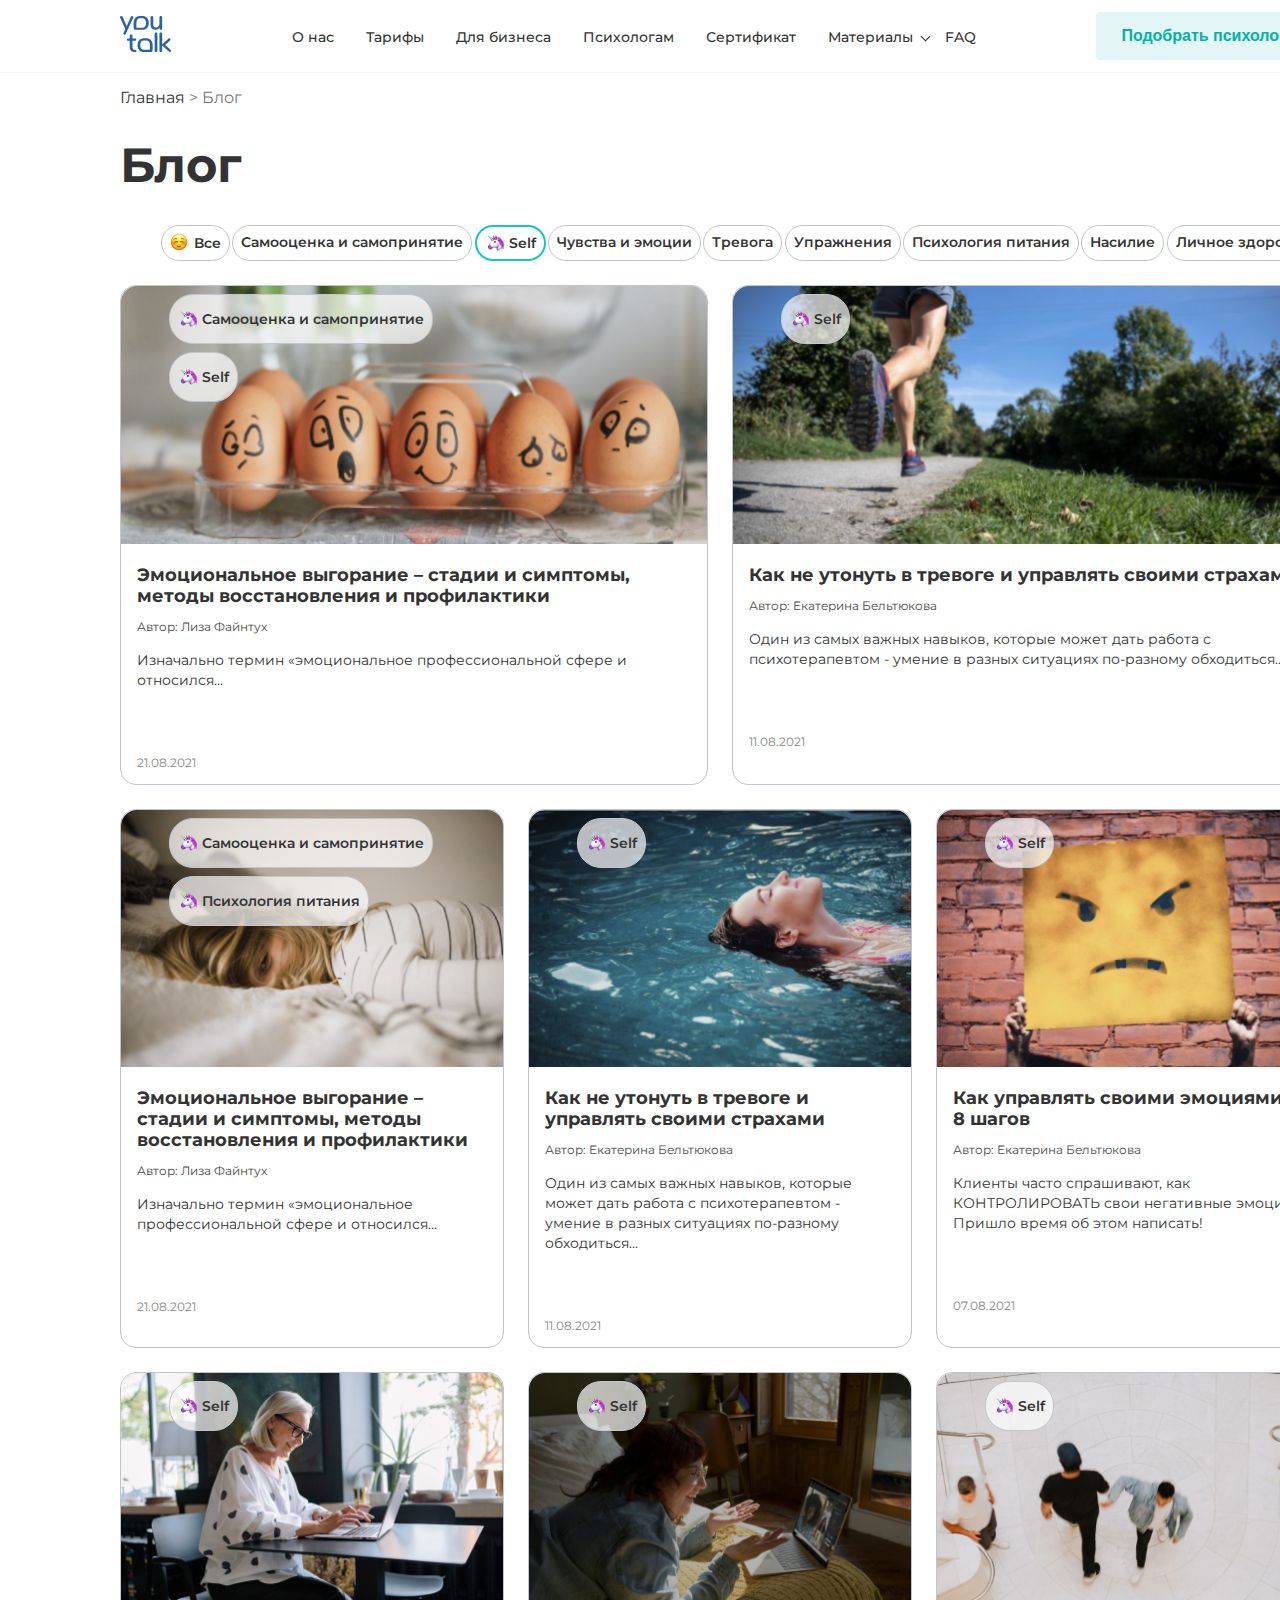
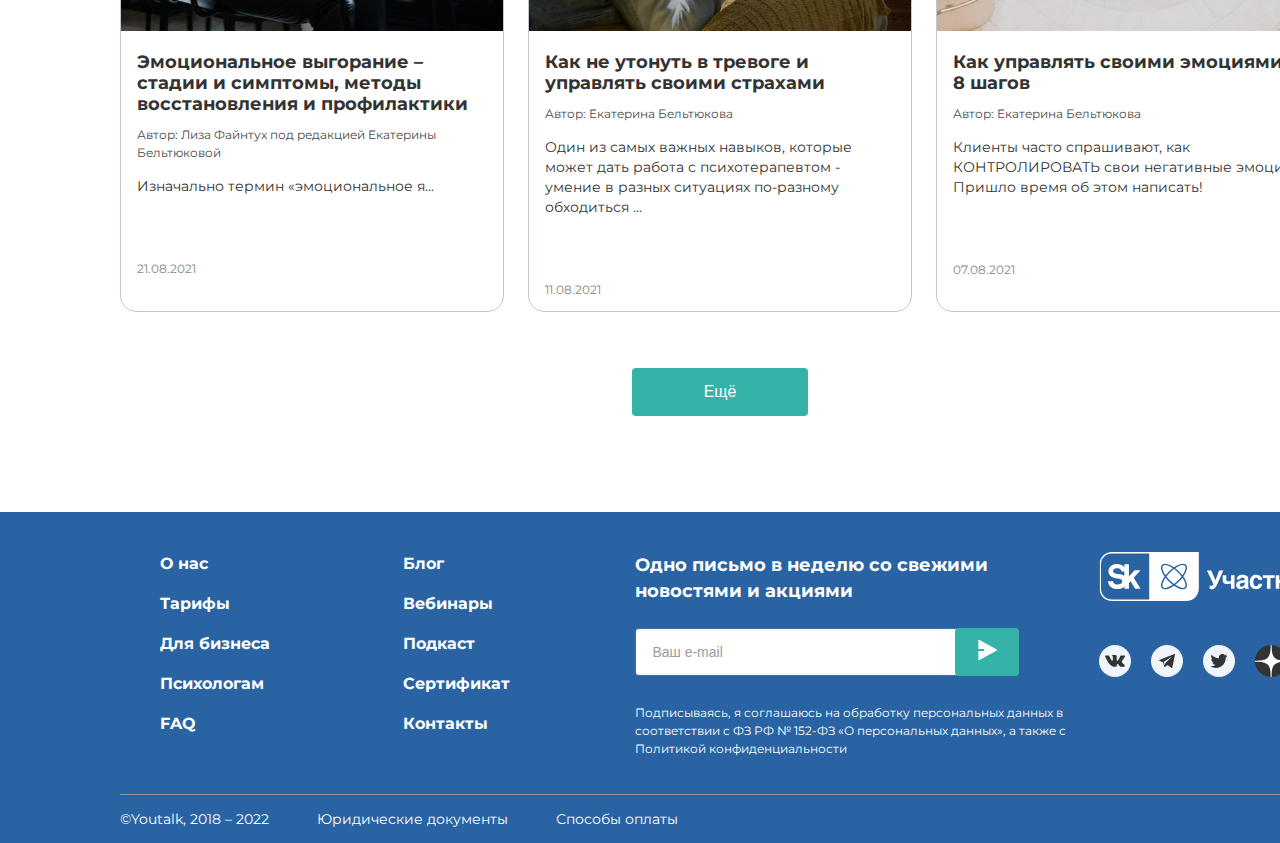
==== index.html @ 9f0a55e7 "Add files via upload" ====
<!DOCTYPE html>
<html lang="ru">
  <head>
    <meta charset="UTF-8" />
    <meta name="viewport" content="width=device-width, initial-scale=1.0" />
    <meta http-equiv="X-UA-Compatible" content="IE=edge" />
    <link rel="stylesheet" href="style.css" />
    <link rel="icon" href="img/favicon.ico" type="image/x-icon" />
    <link rel="preconnect" href="https://fonts.googleapis.com" />
    <link rel="preconnect" href="https://fonts.gstatic.com" crossorigin />
    <link rel="preconnect" href="https://fonts.googleapis.com" />
    <link rel="preconnect" href="https://fonts.gstatic.com" crossorigin />
    <link
      href="https://fonts.googleapis.com/css2?family=Montserrat:ital,wght@0,400;0,500;0,700;1,400;1,500;1,700&display=swap"
      rel="stylesheet"
    />
    <title>YouTalk - блог о психологии</title>
  </head>
  <body>
    <!-- ХИДЕР -->
    <header class="header">
      <div class="container">
        <nav class="header__nav">
          <!-- лого -->
          <div class="header__logo">
            <a href="/">
              <svg
                width="51"
                height="36"
                viewBox="0 0 51 36"
                fill="none"
                xmlns="http://www.w3.org/2000/svg"
              >
                <g clip-path="url(#clip0_4492_2245)">
                  <path
                    d="M13.3302 1.2804C13.3303 1.11943 13.2953 0.960409 13.2279 0.814578C13.1604 0.668747 13.0621 0.539666 12.9398 0.436463C12.6952 0.205117 12.3717 0.0779848 12.0367 0.0815367C11.8038 0.0777518 11.5746 0.140646 11.3756 0.262943C11.1562 0.404074 10.9896 0.614972 10.902 0.862374L6.73786 10.2114L2.56334 0.84397C2.47188 0.611079 2.31107 0.412633 2.10314 0.276053C1.89521 0.139474 1.65042 0.0715042 1.40259 0.0815367C1.04757 0.079776 0.703499 0.205576 0.431833 0.436463C0.296375 0.538044 0.186622 0.670551 0.111538 0.823162C0.036454 0.975774 -0.00183214 1.14416 -0.000193683 1.31458C-0.00164511 1.48194 0.034856 1.64742 0.106512 1.79833L5.31166 12.9772L3.45342 16.9839C3.3752 17.1552 3.3293 17.3398 3.31809 17.5281C3.31575 17.6859 3.35009 17.8421 3.41834 17.9841C3.48659 18.1261 3.58685 18.25 3.71107 18.3458C3.95587 18.5555 4.26716 18.6694 4.58814 18.6665C4.82369 18.6655 5.05368 18.5941 5.24919 18.4614C5.46262 18.3199 5.62866 18.1164 5.72546 17.8778L13.2235 1.79833C13.2944 1.63509 13.3308 1.45867 13.3302 1.2804Z"
                    fill="#2963A3"
                  />
                  <path
                    d="M39.5071 12.5118C39.4991 12.6807 39.5263 12.8493 39.5868 13.0069C39.6473 13.1645 39.7399 13.3075 39.8585 13.4267C39.982 13.5416 40.1267 13.6306 40.2844 13.6888C40.442 13.747 40.6095 13.7732 40.7772 13.7659C41.1428 13.7818 41.5002 13.6536 41.774 13.4083C41.9002 13.2915 42.0001 13.1486 42.067 12.9894C42.1339 12.8302 42.1662 12.6584 42.1618 12.4855V1.3908C42.1708 1.21084 42.1431 1.03093 42.0804 0.862232C42.0178 0.693535 41.9214 0.539656 41.7974 0.410152C41.5163 0.179307 41.1644 0.0543847 40.8022 0.0567829C40.4399 0.0591811 40.0897 0.188751 39.8116 0.423298C39.6856 0.549219 39.587 0.700291 39.522 0.866874C39.457 1.03346 39.4271 1.21189 39.4343 1.3908V7.79787C39.4343 8.94064 39.115 9.85819 38.4765 10.5505C38.1492 10.8971 37.7523 11.1689 37.3123 11.3476C36.8724 11.5262 36.3997 11.6077 35.926 11.5864C35.029 11.5864 34.3636 11.3322 33.9298 10.8239C33.4961 10.3157 33.28 9.52693 33.2818 8.45777V1.3908C33.2908 1.21084 33.2631 1.03093 33.2005 0.862232C33.1378 0.693535 33.0414 0.539656 32.9174 0.410152C32.7839 0.287248 32.6274 0.192539 32.4571 0.131589C32.2868 0.0706386 32.1062 0.0446762 31.9258 0.0552264C31.7423 0.044194 31.5584 0.0698661 31.3846 0.130771C31.2109 0.191677 31.0508 0.286617 30.9134 0.410152C30.7882 0.538814 30.6911 0.692558 30.6284 0.861466C30.5656 1.03037 30.5386 1.2107 30.5491 1.3908V8.48932C30.5491 12.0508 32.1505 13.8316 35.3534 13.8316C36.2042 13.8433 37.0441 13.6371 37.7946 13.2322C38.523 12.833 39.1186 12.2258 39.5071 11.4865V12.5118Z"
                    fill="#2963A3"
                  />
                  <path
                    d="M15.3551 33.8917L14.5977 33.8364C13.8794 33.7821 13.3442 33.5551 12.992 33.1555C12.6432 32.7559 12.4714 32.1275 12.4714 31.2731V24.6767H15.1339C15.4483 24.7007 15.7604 24.6071 16.0109 24.4138C16.1171 24.3137 16.2 24.191 16.2536 24.0546C16.3071 23.9182 16.33 23.7715 16.3207 23.6251C16.329 23.4788 16.3055 23.3324 16.2521 23.1962C16.1986 23.0599 16.1163 22.9371 16.0109 22.8364C15.7647 22.6328 15.4515 22.5305 15.1339 22.5498H12.461V19.7419C12.4712 19.5607 12.4427 19.3794 12.3776 19.2103C12.3125 19.0411 12.2123 18.888 12.0837 18.7613C11.8092 18.5154 11.4508 18.3871 11.0843 18.4037C10.9052 18.3942 10.7261 18.4207 10.5572 18.4817C10.3883 18.5426 10.2331 18.6367 10.1005 18.7587C9.97531 18.8873 9.8782 19.0411 9.81544 19.21C9.75268 19.3789 9.72567 19.5592 9.73614 19.7393V22.5498H8.11734C7.79965 22.5299 7.48629 22.6323 7.24028 22.8364C7.13405 22.9366 7.05098 23.0592 6.997 23.1955C6.94302 23.3319 6.91945 23.4785 6.92797 23.6251C6.92797 24.3262 7.32443 24.6767 8.11734 24.6767H9.73614V31.0838C9.73614 32.6271 10.0953 33.797 10.8162 34.5857C11.5371 35.3745 12.6224 35.8267 14.0798 35.9371L14.8086 35.9897C15.2321 36.0514 15.6639 35.9701 16.037 35.7583C16.1722 35.6685 16.282 35.5447 16.3555 35.399C16.4289 35.2533 16.4636 35.0908 16.456 34.9275C16.4634 34.7955 16.4441 34.6633 16.3994 34.539C16.3547 34.4147 16.2854 34.3009 16.1957 34.2045C15.959 34.0065 15.6624 33.8961 15.3551 33.8917Z"
                    fill="#2963A3"
                  />
                  <path
                    d="M36.0118 16.4976C35.6534 16.4854 35.3031 16.6071 35.028 16.8394C34.8939 16.9653 34.7892 17.1198 34.7217 17.2917C34.6541 17.4637 34.6254 17.6486 34.6376 17.8332V34.683C34.6246 34.8657 34.6529 35.0489 34.7206 35.2189C34.7882 35.3888 34.8934 35.5409 35.028 35.6636C35.3067 35.8877 35.6558 36.0034 36.0118 35.9896C36.3648 36.0049 36.7111 35.8889 36.9851 35.6636C37.1159 35.5385 37.2176 35.3857 37.2828 35.2161C37.3481 35.0465 37.3753 34.8644 37.3625 34.683V17.8332C37.3745 17.6498 37.347 17.466 37.2819 17.2944C37.2167 17.1228 37.1155 16.9676 36.9851 16.8394C36.7147 16.606 36.3672 16.484 36.0118 16.4976Z"
                    fill="#2963A3"
                  />
                  <path
                    d="M50.5131 33.6997L45.2247 28.9831L50.0291 24.54C50.1683 24.4229 50.2814 24.2773 50.3608 24.1128C50.4402 23.9482 50.4841 23.7686 50.4897 23.5856C50.4811 23.2483 50.3445 22.9273 50.1081 22.689C49.8716 22.4506 49.5536 22.3133 49.2197 22.3053C48.8832 22.327 48.5664 22.473 48.3296 22.7154L42.1771 28.5204V17.8332C42.1897 17.6498 42.1624 17.4658 42.0972 17.2941C42.032 17.1225 41.9305 16.9673 41.7997 16.8394C41.5303 16.606 41.1836 16.4839 40.829 16.4976C40.4698 16.4853 40.1186 16.6069 39.8426 16.8394C39.7085 16.9653 39.6038 17.1198 39.5363 17.2918C39.4687 17.4637 39.44 17.6487 39.4522 17.8332V34.6593C39.44 34.8443 39.4687 35.0296 39.5362 35.202C39.6037 35.3743 39.7084 35.5293 39.8426 35.6557C40.119 35.8873 40.4701 36.008 40.829 35.9949C41.1833 36.0094 41.53 35.8882 41.7997 35.6557C41.9306 35.5273 42.0321 35.3717 42.0973 35.1996C42.1624 35.0275 42.1897 34.8431 42.1771 34.6593V29.6115L48.8969 35.6084C49.1412 35.8532 49.4716 35.9903 49.8156 35.9896C49.9738 35.9905 50.1303 35.9568 50.2745 35.891C50.4187 35.8253 50.5471 35.7289 50.6511 35.6084C50.8844 35.3667 51.0135 35.0416 51.0102 34.704C51.0095 34.5092 50.9643 34.3173 50.8781 34.1431C50.7918 33.9689 50.667 33.8171 50.5131 33.6997Z"
                    fill="#2963A3"
                  />
                  <path
                    d="M15.3343 13.8212H22.33C23.5218 13.8473 24.6994 13.5563 25.7446 12.9773C26.719 12.417 27.5076 11.5782 28.0114 10.5664C28.5603 9.4342 28.8325 8.18555 28.8052 6.92515C28.8357 5.65685 28.5634 4.39979 28.0114 3.26021C27.5092 2.24593 26.7203 1.40505 25.7446 0.844087C24.6994 0.265099 23.5218 -0.0259512 22.33 0.000152312H20.1204C18.9295 -0.0259836 17.7527 0.265083 16.7085 0.844087C15.7316 1.40353 14.9423 2.24482 14.4416 3.26021C13.8888 4.39956 13.6156 5.65664 13.6452 6.92515V10.7794C13.6452 13.001 14.2074 13.8212 15.3343 13.8212ZM17.3695 3.41796C18.0184 2.61171 18.9354 2.20858 20.1204 2.20858H22.33C23.5168 2.20858 24.4346 2.61346 25.0835 3.42322C25.7325 4.23297 26.056 5.40028 26.0543 6.92515C26.0543 8.4693 25.7351 9.64099 25.0966 10.4402C24.4581 11.2395 23.5359 11.64 22.33 11.6417H16.43C16.43 11.6417 16.3962 8.46842 16.3962 6.92515C16.3962 5.38188 16.7215 4.23034 17.3695 3.41796Z"
                    fill="#2963A3"
                  />
                  <path
                    d="M29.6094 23.023C28.5657 22.4423 27.3887 22.1502 26.1974 22.1764H23.9878C22.7959 22.1515 21.6184 22.4434 20.5733 23.023C19.5977 23.5829 18.8087 24.4229 18.3064 25.4365C17.7604 26.5777 17.4927 27.8343 17.5257 29.1014C17.4952 30.3607 17.7629 31.609 18.3064 32.7427C18.8095 33.755 19.5983 34.594 20.5733 35.1536C21.6186 35.7322 22.7961 36.0232 23.9878 35.9975H30.9836C32.1131 35.9975 32.6726 35.1772 32.6726 32.9478V29.1014C32.7029 27.8328 32.4297 26.5756 31.8762 25.4365C31.3756 24.4218 30.5862 23.5813 29.6094 23.023ZM29.8879 33.818H23.9878C22.7855 33.818 21.8633 33.4184 21.2213 32.6191C20.5793 31.8199 20.261 30.6473 20.2662 29.1014C20.2662 27.5731 20.5898 26.4057 21.2369 25.5995C21.8841 24.7932 22.8011 24.3884 23.9878 24.3849H26.1974C27.3842 24.3849 28.302 24.7897 28.951 25.5995C29.5999 26.4092 29.9261 27.5766 29.9295 29.1014C29.9295 30.6447 29.8879 33.818 29.8879 33.818Z"
                    fill="#2963A3"
                  />
                </g>
                <defs>
                  <clipPath id="clip0_4492_2245">
                    <rect width="51" height="36" fill="white" />
                  </clipPath>
                </defs>
              </svg>
            </a>
          </div>

          <!-- меню -->
          <ul class="header__list">
            <li class="header__item">
              <a href="#by_us" class="header__link">О нас</a>
            </li>
            <li class="header__item">
              <a href="#prices" class="header__link">Тарифы</a>
            </li>
            <li class="header__item">
              <a href="#for_business" class="header__link">Для бизнеса</a>
            </li>
            <li class="header__item">
              <a href="#psychologist" class="header__link">Психологам</a>
            </li>
            <li class="header__item">
              <a href="#certificate" class="header__link">Сертификат</a>
            </li>
            <li class="header__item">
              <a href="#materials" class="header__link is-submenu">Материалы</a>
            </li>
            <li class="header__item">
              <a href="#faq" class="header__link">FAQ</a>
            </li>
          </ul>

          <!-- кнопка -->
          <button class="header__btn" type="button">Подобрать психолога</button>
        </nav>
      </div>
    </header>

    <!-- КОНТЕНТ САЙТА -->
    <main class="container">
      <!-- ХЛЕБНЫЕ КРОШКИ -->
      <section class="breadcrumbs">
        <nav class="breadcrumbs__nav">
          <ul class="breadcrumbs__list">
            <li class="breadcrumbs__item">
              <a href="/" class="breadcrumbs__link">Главная</a>
            </li>
            <li class="breadcrumbs__link">Блог</li>
          </ul>
        </nav>
      </section>

      <!-- ЗАГОЛОВОК БЛОГА -->
      <section class="primary">
        <!-- Заголовок блога -->
        <h1 class="primary__heading">Блог</h1>

        <!-- КАТЕГОРИИ СТАТЕЙ (ТЕГИ) -->
        <nav class="primary__categories">
          <ul class="primary__list">
            <li class="primary__item is-emoji is-smile">
              <a href="#" class="primary__link">Все</a>
            </li>
            <li class="primary__item">
              <a href="#" class="primary__link">Самооценка и самопринятие</a>
            </li>
            <li class="primary__item is-active is-emoji is-unicorn">
              <a href="#" class="primary__link">Self</a>
            </li>
            <li class="primary__item">
              <a href="#" class="primary__link">Чувства и эмоции</a>
            </li>
            <li class="primary__item">
              <a href="#" class="primary__link">Тревога</a>
            </li>
            <li class="primary__item">
              <a href="#" class="primary__link">Упражнения</a>
            </li>
            <li class="primary__item">
              <a href="#" class="primary__link">Психология питания</a>
            </li>
            <li class="primary__item">
              <a href="#" class="primary__link">Насилие</a>
            </li>
            <li class="primary__item">
              <a href="#" class="primary__link">Личное здоровье</a>
            </li>
          </ul>
        </nav>
      </section>

      <!-- ВИТРИНА СТАТЕЙ -->
      <section class="cards">
        <!-- Cписок популярных Статей -->
        <div class="cards__top">
          <!-- Статья 1 популярная -->
          <div class="cards__info-block">
            <article>
              <!-- cтатья 1 картинка-->
              <div class="cards__img-block">
                <img
                  class="cards__img"
                  src="./img/cards_1.jpg"
                  alt="Эмоциональное выгорание"
                />
              </div>

              <!-- cтатья 1 категории (теги) -->
              <nav class="cards__tags-block">
                <ul class="cards__list">
                  <li class="cards__item is-emoji is-unicorn">
                    <a class="cards__link" href="#"
                      >Самооценка и самопринятие</a
                    >
                  </li>
                  <li class="cards__item is-emoji is-unicorn">
                    <a class="cards__link" href="#">Self</a>
                  </li>
                </ul>
              </nav>

              <!-- cтатья 1 описание-->
              <div class="cards__description-block">
                <h2 class="cards__heading">
                  <a href="#"
                    >Эмоциональное выгорание – стадии и симптомы, методы
                    восстановления и профилактики</a
                  >
                </h2>
                <p class="cards__author">Автор: Лиза Файнтух</p>
                <p class="cards__text">
                  Изначально термин «эмоциональное профессиональной сфере и
                  относился...
                </p>

                <!-- cтатья 1 дата -->
                <p class="cards__date">21.08.2021</p>
              </div>
            </article>
          </div>

          <!-- Статья 2 популярная -->
          <div class="cards__info-block">
            <article>
              <!-- cтатья 2 картинка-->
              <div class="cards__img-block">
                <img
                  class="cards__img"
                  src="./img/cards_2.jpg"
                  alt="Как не утонуть в тревоге"
                />
              </div>

              <!-- cтатья 2 категории -->
              <div class="cards__tags-block">
                <ul class="cards__list">
                  <li class="cards__item is-emoji is-unicorn">
                    <a class="cards__link" href="#">Self</a>
                  </li>
                </ul>
              </div>

              <!-- cтатья 2 описание-->
              <div class="cards__description-block">
                <h2 class="cards__heading">
                  <a href="#"
                    >Как не утонуть в тревоге и управлять своими страхами</a
                  >
                </h2>
                <p class="cards__author">Автор: Екатерина Бельтюкова</p>
                <p class="cards__text">
                  Один из самых важных навыков, которые может дать работа с
                  психотерапевтом - умение в разных ситуациях по-разному
                  обходиться...
                </p>

                <!-- cтатья 2 дата -->
                <p class="cards__date">11.08.2021</p>
              </div>
            </article>
          </div>
        </div>

        <!-- Cписок всех остальных Статей -->
        <div class="cards__all">
          <!-- Статья 1 -->
          <div class="cards__info-block">
            <article>
              <!-- cтатья 1 картинка-->
              <div class="cards__img-block">
                <img
                  class="cards__img"
                  src="./img/cards_3.jpg"
                  alt="Эмоциональное выгорание"
                />
              </div>

              <!-- cтатья 1 категории -->
              <div class="cards__tags-block">
                <ul class="cards__list">
                  <li class="cards__item is-emoji is-unicorn">
                    <a class="cards__link" href="#"
                      >Самооценка и самопринятие</a
                    >
                  </li>
                  <li class="cards__item is-emoji is-unicorn">
                    <a class="cards__link" href="#">Психология питания</a>
                  </li>
                </ul>
              </div>

              <!-- cтатья 1 описание-->
              <div class="cards__description-block">
                <h2 class="cards__heading">
                  <a href="#"
                    >Эмоциональное выгорание – стадии и симптомы, методы
                    восстановления и профилактики</a
                  >
                </h2>
                <p class="cards__author">Автор: Лиза Файнтух</p>
                <p class="cards__text">
                  Изначально термин «эмоциональное профессиональной сфере и
                  относился...
                </p>

                <!-- cтатья 1 дата -->
                <p class="cards__date">21.08.2021</p>
              </div>
            </article>
          </div>

          <!-- Статья 2 -->
          <div class="cards__info-block">
            <article>
              <!-- cтатья 2 картинка-->
              <div class="cards__img-block">
                <img
                  class="cards__img"
                  src="./img/cards_4.jpg"
                  alt="Как не утонуть в тревоге"
                />
              </div>

              <!-- cтатья 2 категории -->
              <div class="cards__tags-block">
                <ul class="cards__list">
                  <li class="cards__item is-emoji is-unicorn">
                    <a class="cards__link" href="#">Self</a>
                  </li>
                </ul>
              </div>

              <!-- cтатья 2 описание-->
              <div class="cards__description-block">
                <h2 class="cards__heading">
                  <a href="#"
                    >Как не утонуть в тревоге и управлять своими страхами</a
                  >
                </h2>
                <p class="cards__author">Автор: Екатерина Бельтюкова</p>
                <p class="cards__text">
                  Один из самых важных навыков, которые может дать работа с
                  психотерапевтом - умение в разных ситуациях по-разному
                  обходиться...
                </p>

                <!-- cтатья 2 дата -->
                <p class="cards__date">11.08.2021</p>
              </div>
            </article>
          </div>

          <!-- Статья 3 -->
          <div class="cards__info-block">
            <article>
              <!-- cтатья 3 картинка-->
              <div class="cards__img-block">
                <img
                  class="cards__img"
                  src="./img/cards_5.jpg"
                  alt="Как управлять своими эмоциями"
                />
              </div>

              <!-- cтатья 3 категории -->
              <div class="cards__tags-block">
                <ul class="cards__list">
                  <li class="cards__item is-emoji is-unicorn">
                    <a class="cards__link" href="#">Self</a>
                  </li>
                </ul>
              </div>

              <!-- cтатья 3 описание-->
              <div class="cards__description-block">
                <h2 class="cards__heading">
                  <a href="#">Как управлять своими эмоциями: 8 шагов</a>
                </h2>
                <p class="cards__author">Автор: Екатерина Бельтюкова</p>
                <p class="cards__text">
                  Клиенты часто спрашивают, как КОНТРОЛИРОВАТЬ свои негативные
                  эмоции. Пришло время об этом написать!
                </p>

                <!-- cтатья 3 дата -->
                <p class="cards__date">07.08.2021</p>
              </div>
            </article>
          </div>

          <!-- Статья 4 -->
          <div class="cards__info-block">
            <article>
              <!-- cтатья 4 картинка-->
              <div class="cards__img-block">
                <img
                  class="cards__img"
                  src="./img/cards_6.jpg"
                  alt="Эмоциональное выгорание – стадии и симптомы"
                />
              </div>

              <!-- cтатья 4 категории -->
              <div class="cards__tags-block">
                <ul class="cards__list">
                  <li class="cards__item is-emoji is-unicorn">
                    <a class="cards__link" href="#">Self</a>
                  </li>
                </ul>
              </div>

              <!-- cтатья 4 описание-->
              <div class="cards__description-block">
                <h2 class="cards__heading">
                  <a href="#"
                    >Эмоциональное выгорание – стадии и симптомы, методы
                    восстановления и профилактики</a
                  >
                </h2>
                <p class="cards__author">
                  Автор: Лиза Файнтух под редакцией Екатерины Бельтюковой
                </p>
                <p class="cards__text">Изначально термин «эмоциональное я...</p>

                <!-- cтатья 4 дата -->
                <p class="cards__date">21.08.2021</p>
              </div>
            </article>
          </div>

          <!-- Статья 5 -->
          <div class="cards__info-block">
            <article>
              <!-- cтатья 5 картинка-->
              <div class="cards__img-block">
                <img
                  class="cards__img"
                  src="./img/cards_7.jpg"
                  alt="Как не утонуть в тревоге и управлять своими страхами"
                />
              </div>

              <!-- cтатья 5 категории -->
              <div class="cards__tags-block">
                <ul class="cards__list">
                  <li class="cards__item is-emoji is-unicorn">
                    <a class="cards__link" href="#">Self</a>
                  </li>
                </ul>
              </div>

              <!-- cтатья 5 описание-->
              <div class="cards__description-block">
                <h2 class="cards__heading">
                  <a href="#"
                    >Как не утонуть в тревоге и управлять своими страхами</a
                  >
                </h2>
                <p class="cards__author">Автор: Екатерина Бельтюкова</p>
                <p class="cards__text">
                  Один из самых важных навыков, которые может дать работа с
                  психотерапевтом - умение в разных ситуациях по-разному
                  обходиться ...
                </p>

                <!-- cтатья 5 дата -->
                <p class="cards__date">11.08.2021</p>
              </div>
            </article>
          </div>

          <!-- Статья 6 -->
          <div class="cards__info-block">
            <article>
              <!-- cтатья 6 картинка-->
              <div class="cards__img-block">
                <img
                  class="cards__img"
                  src="./img/cards_8.jpg"
                  alt="Как управлять своими эмоциями:
                8 шагов"
                />
              </div>

              <!-- cтатья 6 категории -->
              <div class="cards__tags-block">
                <ul class="cards__list">
                  <li class="cards__item is-emoji is-unicorn">
                    <a class="cards__link" href="#">Self</a>
                  </li>
                </ul>
              </div>

              <!-- cтатья 6 описание-->
              <div class="cards__description-block">
                <h2 class="cards__heading">
                  <a href="#">Как управлять своими эмоциями: 8 шагов</a>
                </h2>
                <p class="cards__author">Автор: Екатерина Бельтюкова</p>
                <p class="cards__text">
                  Клиенты часто спрашивают, как КОНТРОЛИРОВАТЬ свои негативные
                  эмоции. Пришло время об этом написать!
                </p>

                <!-- cтатья 6 дата -->
                <p class="cards__date">07.08.2021</p>
              </div>
            </article>
          </div>
        </div>

        <div class="cards__btn">
          <!-- Кнопка Ещё -->
          <button class="cards__btn-blog" type="button">Ещё</button>
        </div>
      </section>
    </main>

    <!-- ФУТЕР -->
    <footer class="footer">
      <div class="container">
        <div class="footer__top">
          <nav class="footer__nav">
            <ul class="footer__list">
              <li class="footer__item">
                <a class="footer__link" href="#">О нас</a>
              </li>
              <li class="footer__item">
                <a class="footer__link" href="#">Тарифы</a>
              </li>
              <li class="footer__item">
                <a class="footer__link" href="#">Для бизнеса</a>
              </li>
              <li class="footer__item">
                <a class="footer__link" href="#">Психологам</a>
              </li>
              <li class="footer__item">
                <a class="footer__link" href="#">FAQ</a>
              </li>
            </ul>
            <ul class="footer__list">
              <li class="footer__item">
                <a class="footer__link" href="#">Блог</a>
              </li>
              <li class="footer__item">
                <a class="footer__link" href="#">Вебинары</a>
              </li>
              <li class="footer__item">
                <a class="footer__link" href="#">Подкаст</a>
              </li>
              <li class="footer__item">
                <a class="footer__link" href="#">Сертификат</a>
              </li>
              <li class="footer__item">
                <a class="footer__link" href="#">Контакты</a>
              </li>
            </ul>
          </nav>
          <div class="footer__subscribe">
            <h3 class="footer__subscribe-heading">
              Одно письмо в неделю со свежими<br />новостями и акциями
            </h3>
            <form
              class="footer__subscribe-form"
              action="mailto:mymail@gmail.com"
              enctype="text/plain"
            >
              <input
                class="footer__subscribe-form-input"
                type="text"
                name="e-mail"
                placeholder="Ваш e-mail"
                minlength="4"
                maxlength="50"
              />
              <button class="footer__subscribe-form-btn" type="submit">
                <img
                  class="footer__subscribe-form-btn-ico"
                  src="./img/row_ico.svg"
                  alt="Submit button"
                />
              </button>
            </form>
            <p class="footer__subscribe-political">
              Подписываясь, я соглашаюсь на обработку персональных данных в<br />
              соответствии с ФЗ РФ № 152-ФЗ «О персональных данных», а также с
              <br />Политикой конфиденциальности
            </p>
          </div>
          <div class="footer__ico">
            <div class="footer__ico-logo">
              <a href="#" alt="SF logo"
                ><img
                  class="footer__ico-soc-logo-item"
                  src="./img/logo_ico.svg"
                  alt="SF logo"
              /></a>
            </div>
            <div class="footer__ico-soc">
              <a href="https://vk.com"
                ><img
                  class="footer__ico-soc-item"
                  src="./img/vk_ico.svg"
                  alt="VK ico"
              /></a>
              <a href="https://web.telegram.org/a/"
                ><img
                  class="footer__ico-soc-item"
                  src="./img/tg_ico.svg"
                  alt="Telegram ico"
              /></a>
              <a href="http://twitter.com/"
                ><img
                  class="footer__ico-soc-item"
                  src="./img/twitter_ico.svg"
                  alt="Twitter ico"
              /></a>
              <a href="http://yandex.ru/"
                ><img
                  class="footer__ico-soc-item"
                  src="./img/yandex_ico.svg"
                  alt="Yandex ico"
              /></a>
            </div>
          </div>
        </div>
        <div class="footer__bottom">
          <p class="footer__bottom-txt">©Youtalk, 2018 – 2022</p>
          <p class="footer__bottom-txt">Юридические документы</p>
          <p class="footer__bottom-txt">Способы оплаты</p>
        </div>
      </div>
    </footer>
  </body>
</html>
---- style.css ----
@import url(mobile.css);

/* VARIABLES */
:root {
  /* цвета */
  --background: #ffffff;
  --breadcrumbs: rgb(51, 51, 51, 0.7);
  --main-primary: #16c8bb;
  --main-secondary: #2963a3;
  --text-primary: #333333;
  --heading: #333333;
  --links: #333333;
  --text-secondary: #494949;
  --text-third: #868686;
  --pointer: rgb(51, 51, 51, 0.7);
  --border: #c1c5cd;
  --button-bg: #35b3a9;
  --li-marker-color: #03b2a5;

  /* шрифты */
  --font-primary: "Montserrat", sans-serif;
  --fw-500: 500;
  --fw-700: 700;
  --fw-600: 600;
  --fw-400: 400;
}

/* СБРОС СТИЛЕЙ */
html,
body {
  margin: 0;
  padding: 0;
  scroll-behavior: smooth;
  position: relative;
  font-family: var(--font-primary), Arial, Helvetica, sans-serif;
  font-size: 16px;
  background-color: #fff;
}

a {
  text-decoration: none;
  cursor: pointer;
  color: var(--links);
  font-family: var(--font-primary);
}

ul {
  margin: 0;
}

ul li::marker {
  font-size: 1.5rem;
  color: var(--li-marker-color);
}

ul ul {
  list-style-type: disc;
}

img button {
  cursor: pointer;
}

h1,
h2,
h3 {
  margin: 0;
  padding: 0;
}

h1 {
  font-family: var(--font-primary);
  font-weight: var(--fw-700);
  font-size: 3rem;
  line-height: 3.5rem;
  color: var(--heading);
}

h2 {
  font-family: var(--font-primary);
  font-weight: var(--fw-700);
  font-size: 1.1rem;
  line-break: 1.625rem;
  color: var(--heading);
}

h3 {
  font-size: 1.5rem;
  font-weight: var(--fw-700);
  line-height: 2rem;
  color: var(--title-color);
  margin-bottom: 1rem;
}

/* ОСНОВНЫЕ СТИЛИ */

.container {
  width: 100%;
  max-width: 1200px;
  padding: 0 120px;
  margin: 0 auto;
}

/* ХИДЕР */
.header {
  border-bottom: 1px solid #eff5fb;
  margin-bottom: 1rem;
}

.header__nav {
  display: flex;
  min-height: 4.5rem;
  align-items: center;
  justify-content: space-between;
}

/* меню */
.header__list {
  margin: 0;
  padding: 0;
  display: flex;
  align-items: center;
  justify-content: space-between;
  gap: 2rem;
  list-style: none;
}

.header__item {
  position: relative;
}

.header__link {
  font-size: 0.87rem;
  font-weight: var(--fw-500);
  line-height: 114%;
  color: var(--text-primary);
}

.header__link:hover {
  color: var(--breadcrumbs);
}

.is-submenu::after {
  display: block;
  position: absolute;
  top: 0.375rem;
  right: -1rem;
  content: "";
  width: 0.375rem;
  height: 0.375rem;
  border-right: 1px solid var(--text-primary);
  border-bottom: 1px solid var(--text-primary);
  rotate: 45deg;
  cursor: pointer;
}

/* кнопка */
.header__btn {
  width: 14rem;
  min-height: 3rem;
  border: none;
  border-radius: 0.25rem;
  background-color: #e3f5f5;
  color: #03b2a5;
  font-size: 1rem;
  font-weight: var(--fw-700);
}

.header__btn:hover {
  background-color: #cfeeeeff;
}

/* ХЛЕБНЫЕ КРОШКИ */

.breadcrumbs {
  margin-bottom: 1.87rem;
}

.breadcrumbs__list {
  display: flex;
  padding: 0;
  gap: 0.25rem;
  line-height: 1.125rem;
  color: rgba(51, 51, 51, 0.7);
  list-style: none;
}

.breadcrumbs__item:not(:last-child):after {
  content: ">";
  width: 1rem;
  height: 1rem;
}

/* ЗАГОЛОВОК БЛОГА */
.primary__heading {
  margin-bottom: 2rem;
}

/* КАТЕГОРИИ СТАТЕЙ (ТЕГИ)*/

/* список категорий статей */
.primary__categories {
  margin-bottom: 1.5rem;
}

.primary__list {
  display: flex;
  justify-content: space-around;
  flex-wrap: wrap;
}

.primary__item {
  font-size: 0.875rem;
  font-weight: var(--fw-600);
  color: var(--links);
  line-height: 1.25rem;
  border: solid 1px var(--border);
  border-radius: 1.5rem;
  padding: 0.37rem 0.5rem;
  list-style: none;
}

.is-active {
  border-radius: 1.5rem;
  border: solid 2px var(--main-primary);
}

.is-emoji {
  display: flex;
  align-items: center;
  gap: 0.25rem;
}

.is-unicorn::before {
  content: url("img/unicorn_ico_svg.svg");
  display: inline-block;
  width: 1.25rem;
  height: 1.25rem;
}

.is-smile::before {
  content: url("img/smile_ico_svg.svg");
  display: inline-block;
  width: 1.25rem;
  height: 1.25rem;
}

/* ВИТРИНА СТАТЕЙ */

.cards {
  margin-bottom: 6rem;
}

.cards__top {
  display: grid;
  grid-template-columns: repeat(2, minmax(0, 1fr));
  gap: 1.5rem;
  margin-bottom: 1.5rem;
}

.cards__all {
  display: grid;
  grid-template-columns: repeat(3, minmax(0, 1fr));
  gap: 1.5rem;
  margin-bottom: 3.5rem;
}

/* блок карточки статьи */
.cards__info-block {
  position: relative;
  border: 1px solid var(--border);
  border-radius: 1rem;
}

/* описание в блоке карточки статьи */
.cards__description-block {
  margin: 1rem 1rem 0;
}

.cards__img {
  border-radius: 1rem 1rem 0 0;
  width: 100%;
}

.cards__author {
  font-size: 0.75rem;
  font-weight: var(--fw-400);
  line-height: 1.125rem;
  color: var(--text-secondary);
}

.cards__text {
  font-size: 0.87rem;
  font-weight: var(--fw-400);
  line-height: 1.25rem;
  color: var(--links);
}

.cards__date {
  margin-top: 4rem;
  color: #868686;
  font-size: 0.75rem;
  line-height: 1.125rem;
  font-weight: var(--fw-400);
}

/* категории статей (теги) */
.cards__list {
  position: absolute;
  display: flex;
  flex-direction: column;
  align-items: start;
  flex-wrap: wrap;
  top: 0.5rem;
  left: 0.5rem;
}

.cards__item {
  min-height: 2rem;
  background-color: rgba(255, 255, 255, 0.7);
  border-radius: 1.5rem;
  margin-bottom: 0.5rem;
  padding: 0.5rem;
  border: 1px solid var(--border);
}

.cards__link {
  font-size: 0.875rem;
  font-weight: var(--fw-600);
  color: var(--links);
  line-height: 1.25rem;
}

/* кнопка */
.cards__btn {
  display: flex;
  justify-content: center;
}

.cards__btn-blog {
  min-width: 11rem;
  min-height: 3rem;
  border: none;
  border-radius: 0.25rem;
  background-color: var(--button-bg);
  color: #fff;
  font-size: 1rem;
}

.cards__btn-blog:hover {
  background-color: #10a99eff;
}

/* ФУТЕР */
.footer {
  background-color: var(--main-secondary);
  display: flex;
  flex-direction: column;
  min-height: 18.8rem;
}

.footer__top {
  margin-top: 2.5rem;
  margin-bottom: 1.5rem;
  display: flex;
  justify-content: space-between;
}

.footer__nav {
  display: flex;
  justify-content: start;
}

.footer__list {
  margin-right: 5.8rem;
  list-style: none;
}

.footer__item {
  padding-bottom: 1rem;
}

.footer__link {
  color: #fff;
  font-weight: var(--fw-700);
  line-height: 1.5rem;
  font-size: 1rem;
}

.footer__subscribe {
  display: flex;
  flex-direction: column;
  gap: 0.5rem;
}

.footer__subscribe-heading {
  color: #fff;
  font-weight: var(--fw-700);
  line-height: 1.625rem;
  font-size: 1.1rem;
  margin-bottom: 0.5rem;
}

.footer__subscribe-form {
  display: flex;
  flex-flow: row nowrap;
  justify-content: end;
  margin-top: 0.5rem;
  margin-bottom: 0.5rem;
  width: 24rem;
}

.footer__subscribe-form-input {
  position: relative;
  box-sizing: border-box;
  margin: 0;
  width: 100%;
  height: 3rem;
  padding: 0.875rem 3.25rem 0.875rem 1rem;
  background-color: #fff;
  border: 1px solid rgba(157, 157, 157, 0.2);
  border-radius: 0.25rem;
  font-size: 0.875rem;
  font-weight: 400;
  line-height: 1.25rem;
  color: #9d9d9d;
  background-clip: padding-box;
  transition: border-color 0.15s ease-in-out, box-shadow 0.15s ease-in-out;
  -webkit-appearance: none;
  -moz-appearance: none;
  appearance: none;
}

.footer__subscribe-form-input::placeholder {
  color: #9d9d9d;
}

footer__subscribe-form-input:focus {
  border-color: #9d9d9d;
  outline: 0;
  box-shadow: 0 0 0 0.2rem rgba(157, 157, 157, 0.2);
}

.footer__subscribe-form-input:disabled,
.footer__subscribe-form-input[readonly] {
  background-color: #f5f5f5;
  opacity: 1;
}

.footer__subscribe-form-input[type="text"]::-webkit-search-decoration,
.footer__subscribe-form-input[type="text"]::-webkit-search-cancel-button,
.footer__subscribe-form-input[type="text"]::-webkit-search-results-button,
.footer__subscribe-form-input[type="text"]::-webkit-search-results-decoration {
  -webkit-appearance: none;
}

.footer__subscribe-form-btn {
  position: absolute;
  margin: 0;
  padding: 0;
  border: none;
  border-radius: 0.25rem;
  width: 4rem;
  min-height: 3rem;
  background-color: var(--button-bg);
  transition: background-color 0.15s ease-in-out;
  border-left-width: 0;
  -webkit-user-select: none;
  -moz-user-select: none;
  user-select: none;
}

.footer__subscribe-form-btn:hover {
  background-color: #10a99eff;
}

.footer__subscribe-form-btn-ico {
  width: 1.5rem;
  height: 1.5rem;
}

.footer__subscribe-political {
  color: #fff;
  font-weight: var(--fw-400);
  line-height: 1.125rem;
  font-size: 0.75rem;
}

.footer__ico-soc-logo-item {
  width: 13.8rem;
  height: 3.1rem;
}

.footer__ico-soc-item {
  width: 2rem;
  height: 2rem;
  margin-right: 1rem;
}

.footer__ico-logo {
  margin-bottom: 2.5rem;
}

.footer__bottom {
  display: flex;
  justify-content: start;
  border-top: 1px solid #9d9d9d;
}

.footer__bottom-txt {
  color: #fff;
  font-weight: var(--fw-400);
  line-height: 1.25rem;
  font-size: 0.87rem;
  margin-right: 3rem;
}
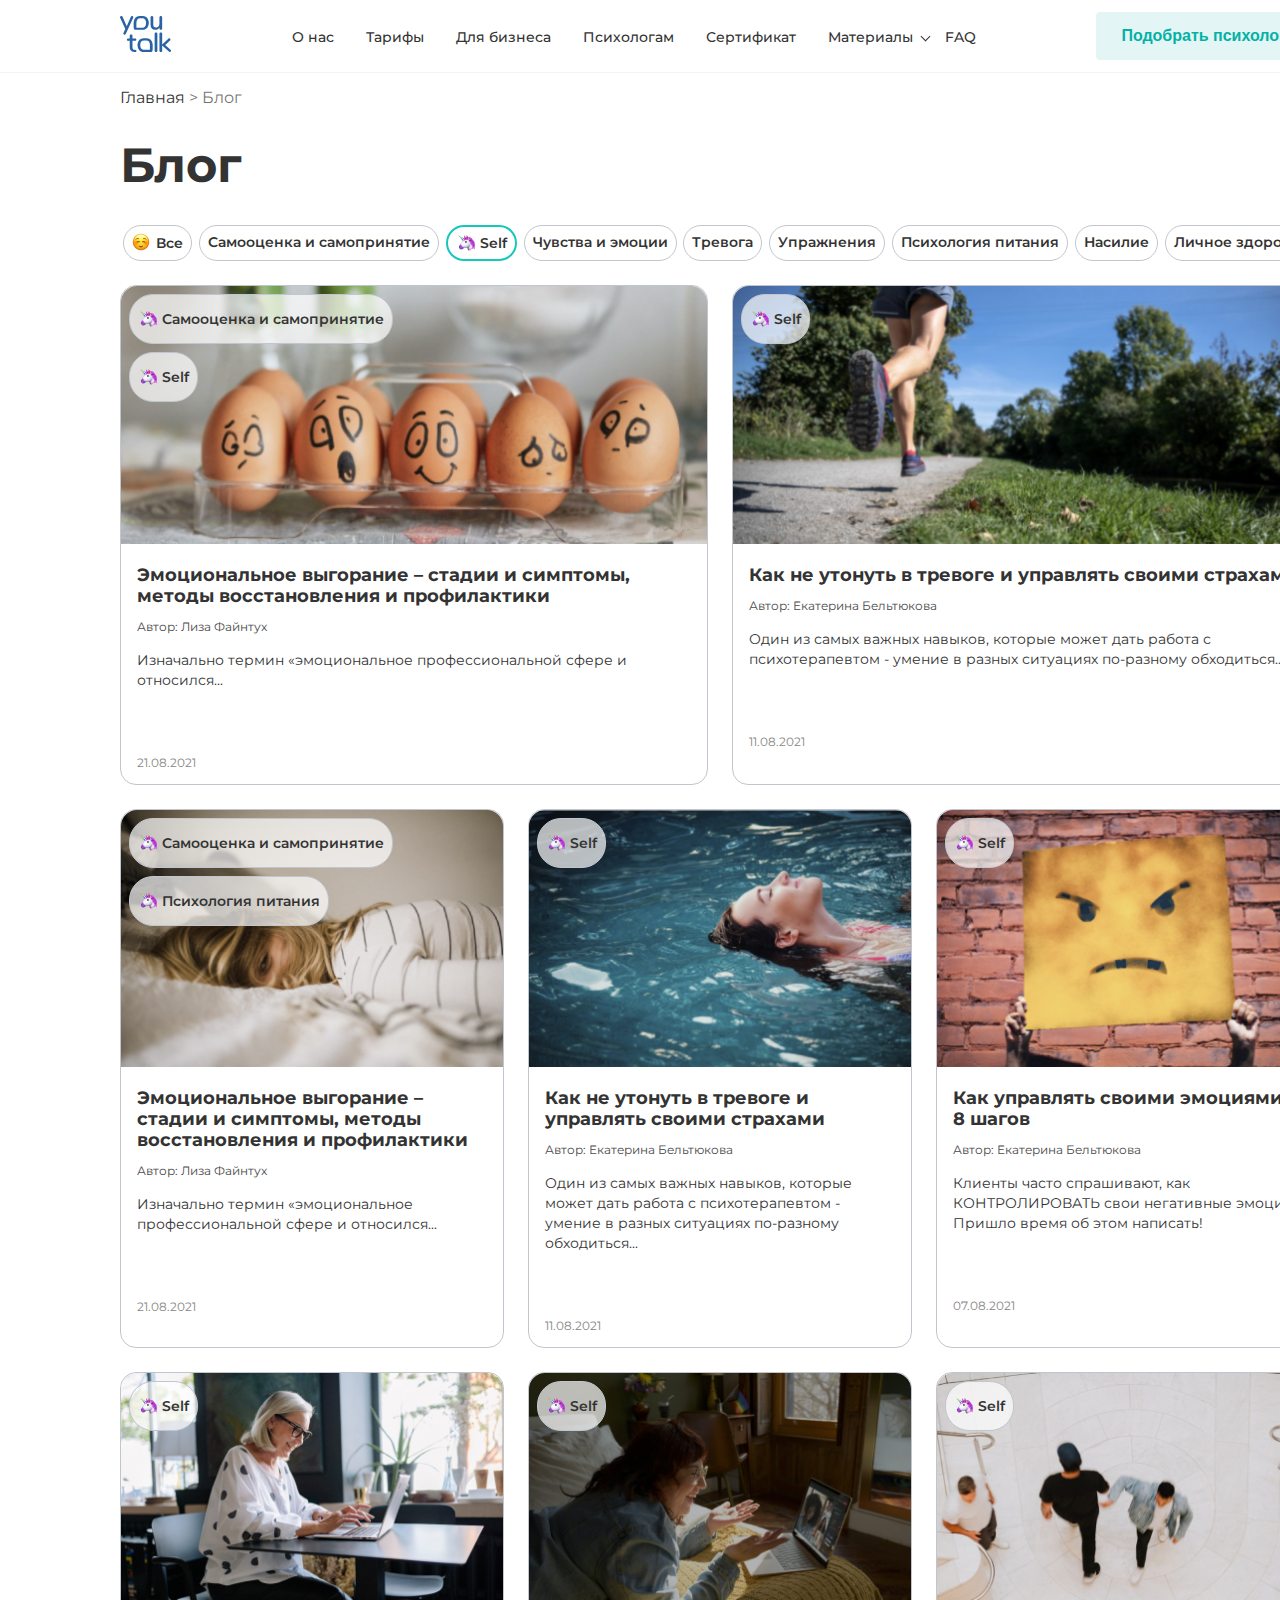
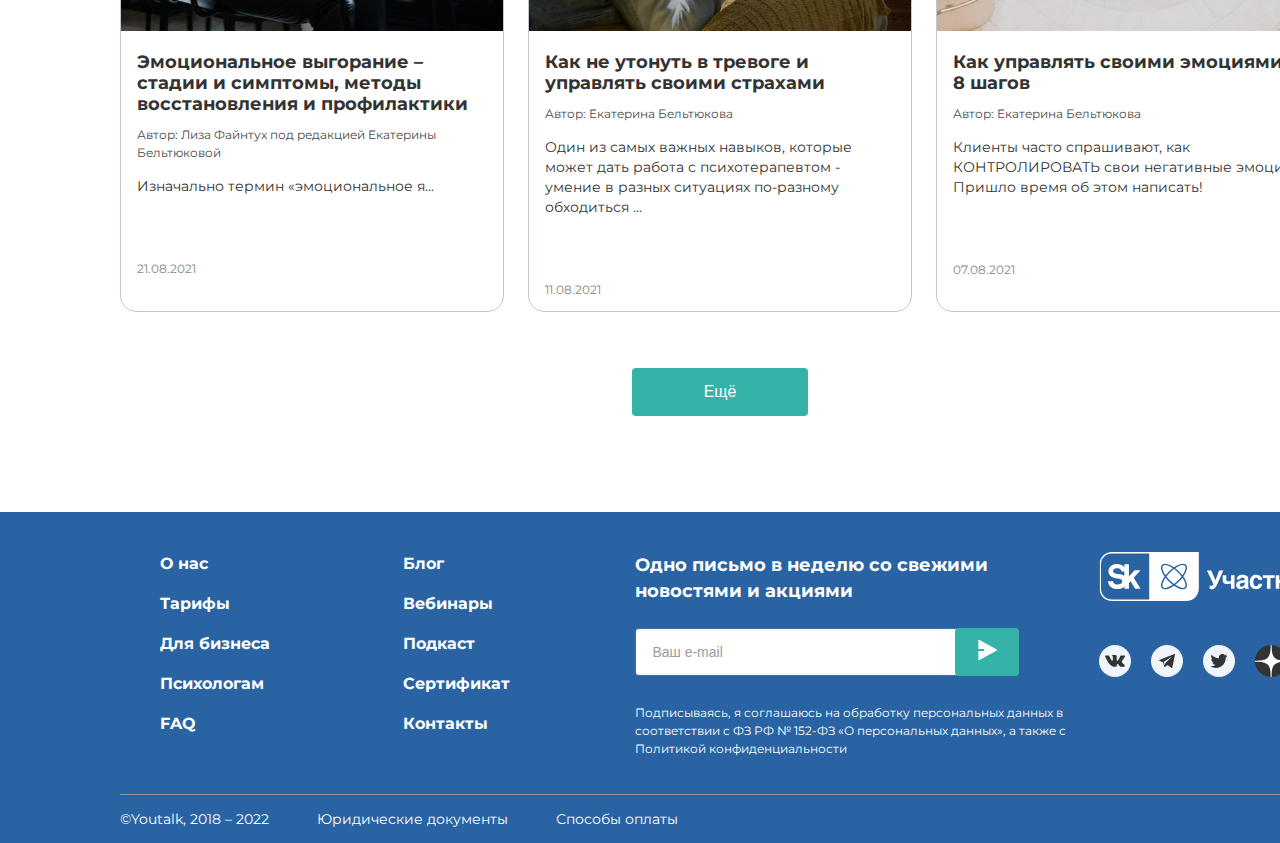
==== commit eb2066d2: "Add files via upload" ====
--- a/index.html
+++ b/index.html
@@ -4,7 +4,8 @@
     <meta charset="UTF-8" />
     <meta name="viewport" content="width=device-width, initial-scale=1.0" />
     <meta http-equiv="X-UA-Compatible" content="IE=edge" />
-    <link rel="stylesheet" href="style.css" />
+    <link rel="stylesheet" href="css/style.css" />
+    <link rel="stylesheet" href="css/mobile.css" />
     <link rel="icon" href="img/favicon.ico" type="image/x-icon" />
     <link rel="preconnect" href="https://fonts.googleapis.com" />
     <link rel="preconnect" href="https://fonts.gstatic.com" crossorigin />
--- a/css/style.css
+++ b/css/style.css
@@ -0,0 +1,519 @@
+@import url(mobile.css);
+
+/* VARIABLES */
+:root {
+  /* цвета */
+  --background: #ffffff;
+  --breadcrumbs: rgb(51, 51, 51, 0.7);
+  --main-primary: #16c8bb;
+  --main-secondary: #2963a3;
+  --text-primary: #333333;
+  --heading: #333333;
+  --links: #333333;
+  --text-secondary: #494949;
+  --text-third: #868686;
+  --pointer: rgb(51, 51, 51, 0.7);
+  --border: #c1c5cd;
+  --button-bg: #35b3a9;
+  --li-marker-color: #03b2a5;
+
+  /* шрифты */
+  --font-primary: "Montserrat", sans-serif;
+  --fw-500: 500;
+  --fw-700: 700;
+  --fw-600: 600;
+  --fw-400: 400;
+}
+
+/* СБРОС СТИЛЕЙ */
+html,
+body {
+  margin: 0;
+  padding: 0;
+  scroll-behavior: smooth;
+  position: relative;
+  font-family: var(--font-primary), Arial, Helvetica, sans-serif;
+  font-size: 16px;
+  background-color: #fff;
+}
+
+a {
+  text-decoration: none;
+  cursor: pointer;
+  color: var(--links);
+  font-family: var(--font-primary);
+}
+
+ul {
+  margin: 0;
+}
+
+ul li::marker {
+  font-size: 1.5rem;
+  color: var(--li-marker-color);
+}
+
+ul ul {
+  list-style-type: disc;
+}
+
+img button {
+  cursor: pointer;
+}
+
+h1,
+h2,
+h3 {
+  margin: 0;
+  padding: 0;
+}
+
+h1 {
+  font-family: var(--font-primary);
+  font-weight: var(--fw-700);
+  font-size: 3rem;
+  line-height: 3.5rem;
+  color: var(--heading);
+}
+
+h2 {
+  font-family: var(--font-primary);
+  font-weight: var(--fw-700);
+  font-size: 1.1rem;
+  line-break: 1.625rem;
+  color: var(--heading);
+}
+
+h3 {
+  font-size: 1.5rem;
+  font-weight: var(--fw-700);
+  line-height: 2rem;
+  color: var(--title-color);
+  margin-bottom: 1rem;
+}
+
+/* ОСНОВНЫЕ СТИЛИ */
+
+.container {
+  width: 100%;
+  max-width: 1200px;
+  padding: 0 120px;
+  margin: 0 auto;
+}
+
+/* ХИДЕР */
+.header {
+  border-bottom: 1px solid #eff5fb;
+  margin-bottom: 1rem;
+}
+
+.header__nav {
+  display: flex;
+  min-height: 4.5rem;
+  align-items: center;
+  justify-content: space-between;
+}
+
+/* меню */
+.header__list {
+  margin: 0;
+  padding: 0;
+  display: flex;
+  align-items: center;
+  justify-content: space-between;
+  gap: 2rem;
+  list-style: none;
+}
+
+.header__item {
+  position: relative;
+}
+
+.header__link {
+  font-size: 0.87rem;
+  font-weight: var(--fw-500);
+  line-height: 114%;
+  color: var(--text-primary);
+}
+
+.header__link:hover {
+  color: var(--breadcrumbs);
+}
+
+.is-submenu::after {
+  display: block;
+  position: absolute;
+  top: 0.375rem;
+  right: -1rem;
+  content: "";
+  width: 0.375rem;
+  height: 0.375rem;
+  border-right: 1px solid var(--text-primary);
+  border-bottom: 1px solid var(--text-primary);
+  rotate: 45deg;
+  cursor: pointer;
+}
+
+/* кнопка */
+.header__btn {
+  width: 14rem;
+  min-height: 3rem;
+  border: none;
+  border-radius: 0.25rem;
+  background-color: #e3f5f5;
+  color: #03b2a5;
+  font-size: 1rem;
+  font-weight: var(--fw-700);
+}
+
+.header__btn:hover {
+  background-color: #cfeeeeff;
+}
+
+/* ХЛЕБНЫЕ КРОШКИ */
+
+.breadcrumbs {
+  margin-bottom: 1.87rem;
+}
+
+.breadcrumbs__list {
+  display: flex;
+  padding: 0;
+  gap: 0.25rem;
+  line-height: 1.125rem;
+  color: rgba(51, 51, 51, 0.7);
+  list-style: none;
+}
+
+.breadcrumbs__item:not(:last-child):after {
+  content: ">";
+  width: 1rem;
+  height: 1rem;
+}
+
+/* ЗАГОЛОВОК БЛОГА */
+.primary__heading {
+  margin-bottom: 2rem;
+}
+
+/* КАТЕГОРИИ СТАТЕЙ (ТЕГИ)*/
+
+/* список категорий статей */
+.primary__categories {
+  margin-bottom: 1.5rem;
+}
+
+.primary__list {
+  display: flex;
+  justify-content: space-around;
+  flex-wrap: wrap;
+  padding: 0;
+}
+
+.primary__item {
+  font-size: 0.875rem;
+  font-weight: var(--fw-600);
+  color: var(--links);
+  line-height: 1.25rem;
+  border: solid 1px var(--border);
+  border-radius: 1.5rem;
+  padding: 0.37rem 0.5rem;
+  list-style: none;
+}
+
+.is-active {
+  border-radius: 1.5rem;
+  border: solid 2px var(--main-primary);
+}
+
+.is-emoji {
+  display: flex;
+  align-items: center;
+  gap: 0.25rem;
+}
+
+.is-unicorn::before {
+  content: url("../img/unicorn_ico_svg.svg");
+  display: inline-block;
+  width: 1.25rem;
+  height: 1.25rem;
+}
+
+.is-smile::before {
+  content: url("../img/smile_ico_svg.svg");
+  display: inline-block;
+  width: 1.25rem;
+  height: 1.25rem;
+}
+
+/* ВИТРИНА СТАТЕЙ */
+
+.cards {
+  margin-bottom: 6rem;
+}
+
+.cards__top {
+  display: grid;
+  grid-template-columns: repeat(2, minmax(0, 1fr));
+  gap: 1.5rem;
+  margin-bottom: 1.5rem;
+}
+
+.cards__all {
+  display: grid;
+  grid-template-columns: repeat(3, minmax(0, 1fr));
+  gap: 1.5rem;
+  margin-bottom: 3.5rem;
+}
+
+/* блок карточки статьи */
+.cards__info-block {
+  position: relative;
+  border: 1px solid var(--border);
+  border-radius: 1rem;
+}
+
+/* описание в блоке карточки статьи */
+.cards__description-block {
+  margin: 1rem 1rem 0;
+}
+
+.cards__img {
+  border-radius: 1rem 1rem 0 0;
+  width: 100%;
+}
+
+.cards__author {
+  font-size: 0.75rem;
+  font-weight: var(--fw-400);
+  line-height: 1.125rem;
+  color: var(--text-secondary);
+}
+
+.cards__text {
+  font-size: 0.87rem;
+  font-weight: var(--fw-400);
+  line-height: 1.25rem;
+  color: var(--links);
+}
+
+.cards__date {
+  margin-top: 4rem;
+  color: #868686;
+  font-size: 0.75rem;
+  line-height: 1.125rem;
+  font-weight: var(--fw-400);
+}
+
+/* категории статей (теги) */
+.cards__list {
+  position: absolute;
+  display: flex;
+  flex-direction: column;
+  align-items: start;
+  flex-wrap: wrap;
+  top: 0.5rem;
+  left: 0.5rem;
+  padding: 0;
+}
+
+.cards__item {
+  min-height: 2rem;
+  background-color: rgba(255, 255, 255, 0.7);
+  border-radius: 1.5rem;
+  margin-bottom: 0.5rem;
+  padding: 0.5rem;
+  border: 1px solid var(--border);
+}
+
+.cards__link {
+  font-size: 0.875rem;
+  font-weight: var(--fw-600);
+  color: var(--links);
+  line-height: 1.25rem;
+}
+
+/* кнопка */
+.cards__btn {
+  display: flex;
+  justify-content: center;
+}
+
+.cards__btn-blog {
+  min-width: 11rem;
+  min-height: 3rem;
+  border: none;
+  border-radius: 0.25rem;
+  background-color: var(--button-bg);
+  color: #fff;
+  font-size: 1rem;
+}
+
+.cards__btn-blog:hover {
+  background-color: #10a99eff;
+}
+
+/* ФУТЕР */
+.footer {
+  position: relative;
+  background-color: var(--main-secondary);
+  display: flex;
+  flex-direction: column;
+  min-height: 18.8rem;
+}
+
+.footer__top {
+  margin-top: 2.5rem;
+  margin-bottom: 1.5rem;
+  display: flex;
+  justify-content: space-between;
+}
+
+.footer__nav {
+  display: flex;
+  justify-content: start;
+}
+
+.footer__list {
+  margin-right: 5.8rem;
+  list-style: none;
+}
+
+.footer__item {
+  padding-bottom: 1rem;
+}
+
+.footer__link {
+  color: #fff;
+  font-weight: var(--fw-700);
+  line-height: 1.5rem;
+  font-size: 1rem;
+}
+
+.footer__subscribe {
+  display: flex;
+  flex-direction: column;
+  gap: 0.5rem;
+}
+
+.footer__subscribe-heading {
+  color: #fff;
+  font-weight: var(--fw-700);
+  line-height: 1.625rem;
+  font-size: 1.1rem;
+  margin-bottom: 0.5rem;
+}
+
+.footer__subscribe-form {
+  display: flex;
+  flex-flow: row nowrap;
+  justify-content: end;
+  margin-top: 0.5rem;
+  margin-bottom: 0.5rem;
+  width: 24rem;
+}
+
+.footer__subscribe-form-input {
+  position: relative;
+  box-sizing: border-box;
+  margin: 0;
+  width: 100%;
+  height: 3rem;
+  padding: 0.875rem 3.25rem 0.875rem 1rem;
+  background-color: #fff;
+  border: 1px solid rgba(157, 157, 157, 0.2);
+  border-radius: 0.25rem;
+  font-size: 0.875rem;
+  font-weight: 400;
+  line-height: 1.25rem;
+  color: #9d9d9d;
+  background-clip: padding-box;
+  transition: border-color 0.15s ease-in-out, box-shadow 0.15s ease-in-out;
+  -webkit-appearance: none;
+  -moz-appearance: none;
+  appearance: none;
+}
+
+.footer__subscribe-form-input::placeholder {
+  color: #9d9d9d;
+}
+
+footer__subscribe-form-input:focus {
+  border-color: #9d9d9d;
+  outline: 0;
+  box-shadow: 0 0 0 0.2rem rgba(157, 157, 157, 0.2);
+}
+
+.footer__subscribe-form-input:disabled,
+.footer__subscribe-form-input[readonly] {
+  background-color: #f5f5f5;
+  opacity: 1;
+}
+
+.footer__subscribe-form-input[type="text"]::-webkit-search-decoration,
+.footer__subscribe-form-input[type="text"]::-webkit-search-cancel-button,
+.footer__subscribe-form-input[type="text"]::-webkit-search-results-button,
+.footer__subscribe-form-input[type="text"]::-webkit-search-results-decoration {
+  -webkit-appearance: none;
+}
+
+.footer__subscribe-form-btn {
+  position: absolute;
+  margin: 0;
+  padding: 0;
+  border: none;
+  border-radius: 0.25rem;
+  width: 4rem;
+  min-height: 3rem;
+  background-color: var(--button-bg);
+  transition: background-color 0.15s ease-in-out;
+  border-left-width: 0;
+  -webkit-user-select: none;
+  -moz-user-select: none;
+  user-select: none;
+}
+
+.footer__subscribe-form-btn:hover {
+  background-color: #10a99eff;
+}
+
+.footer__subscribe-form-btn-ico {
+  width: 1.5rem;
+  height: 1.5rem;
+}
+
+.footer__subscribe-political {
+  color: #fff;
+  font-weight: var(--fw-400);
+  line-height: 1.125rem;
+  font-size: 0.75rem;
+}
+
+.footer__ico-soc-logo-item {
+  width: 13.8rem;
+  height: 3.1rem;
+}
+
+.footer__ico-soc-item {
+  width: 2rem;
+  height: 2rem;
+  margin-right: 1rem;
+}
+
+.footer__ico-logo {
+  margin-bottom: 2.5rem;
+}
+
+.footer__bottom {
+  display: flex;
+  justify-content: start;
+  border-top: 1px solid #9d9d9d;
+}
+
+.footer__bottom-txt {
+  color: #fff;
+  font-weight: var(--fw-400);
+  line-height: 1.25rem;
+  font-size: 0.87rem;
+  margin-right: 3rem;
+}
